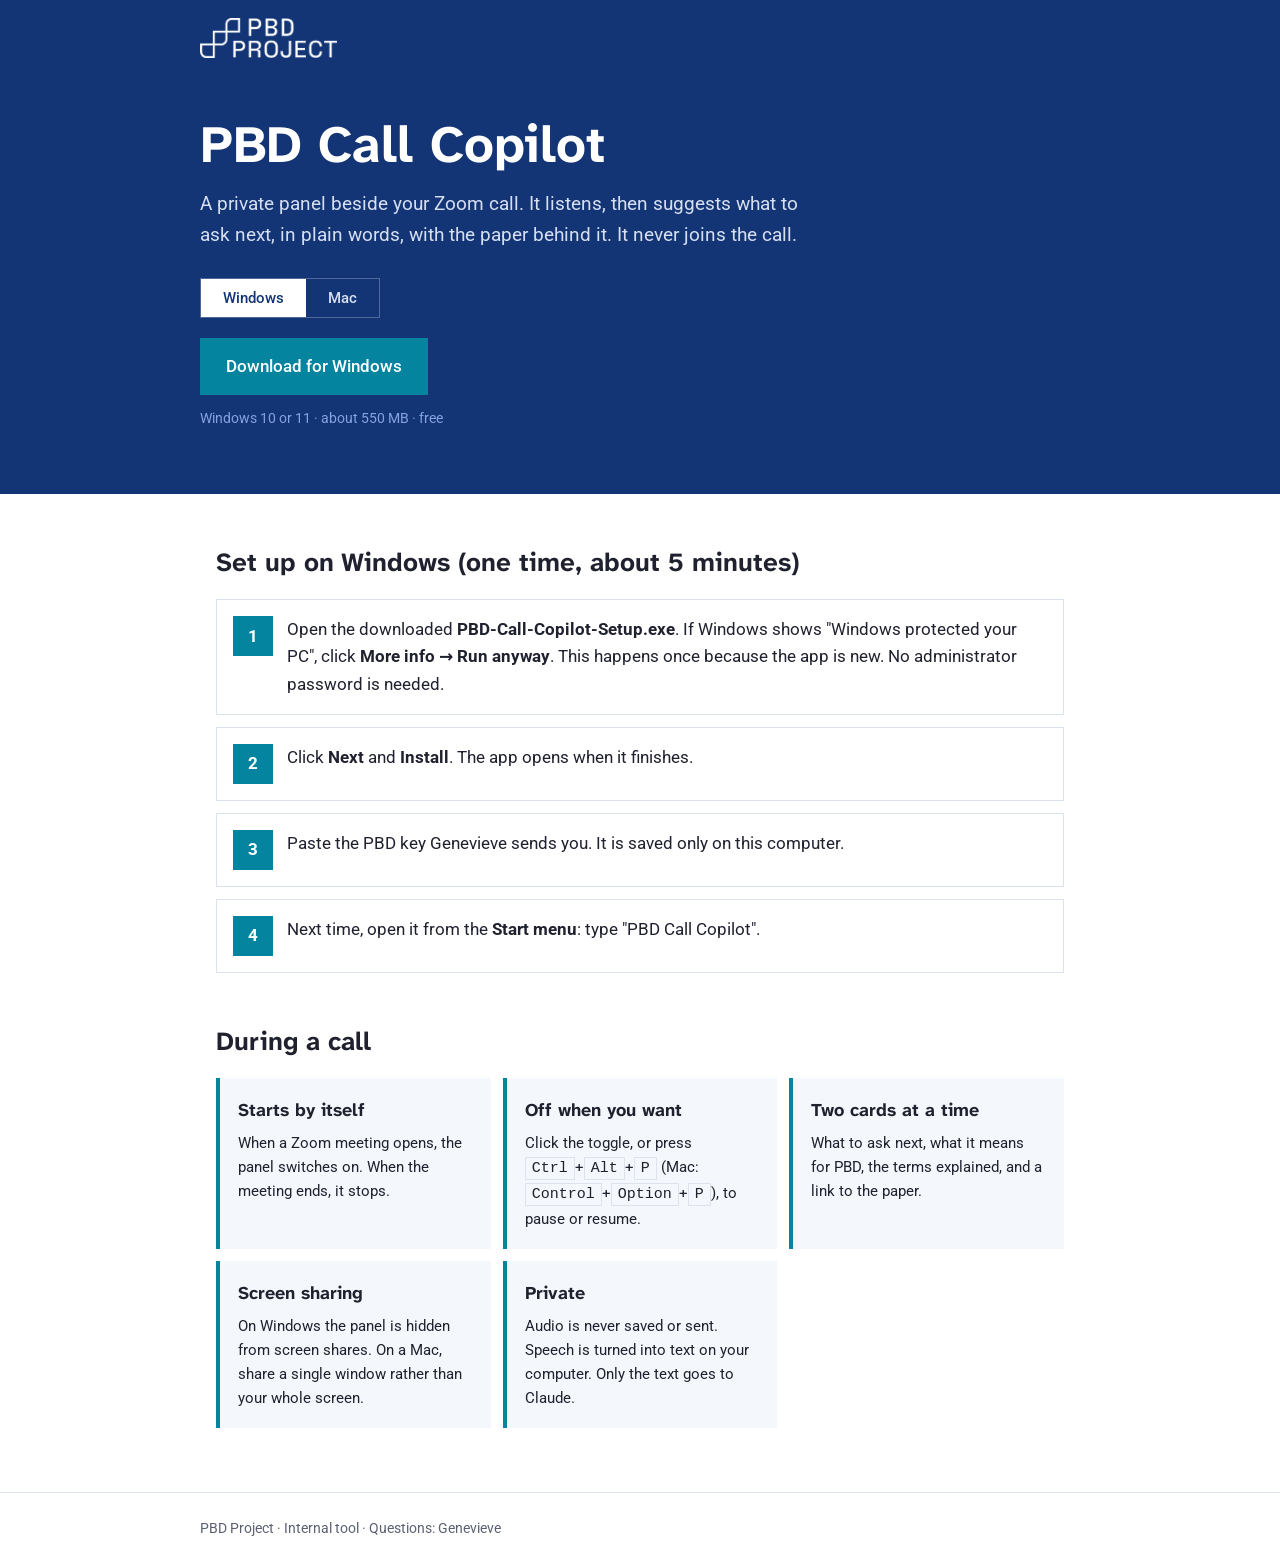
==== docs/index.html @ 66883722 "Download page: Windows installer steps Co-Authored-By: Claude Opus 5.5 <noreply@anthropic.com>" ====
<!doctype html>
<html lang="en">
<head>
<meta charset="utf-8">
<meta name="viewport" content="width=device-width, initial-scale=1">
<title>PBD Call Copilot</title>
<meta name="description" content="Live science suggestions during Zoom calls, for PBD Project.">
<link rel="icon" type="image/svg+xml" href="favicon.svg">
<link rel="preconnect" href="https://fonts.googleapis.com">
<link rel="preconnect" href="https://fonts.gstatic.com" crossorigin>
<link href="https://fonts.googleapis.com/css2?family=Atkinson+Hyperlegible+Next:wght@400;700&family=Roboto:wght@400;500&display=swap" rel="stylesheet">
<style>
  :root {
    --white: #FFFFFF; --black: #1F212F; --teal: #04849E; --blue: #143575;
    --lilac: #86A2DF; --green: #4DB3A7; --line: #DDE3EE; --soft: #F4F7FB;
  }
  * { box-sizing: border-box; }
  body { margin: 0; background: var(--white); color: var(--black);
         font: 400 17px/1.6 Roboto, system-ui, sans-serif; }
  h1, h2, h3 { font-family: "Atkinson Hyperlegible Next", "Atkinson Hyperlegible", sans-serif; margin: 0; }
  header { background: var(--blue); color: var(--white); padding: 18px 16px; }
  header .wrap { display: flex; align-items: center; gap: 10px; font-weight: 500; letter-spacing: .02em; }
  header img { height: 40px; width: auto; display: block; }
  .wrap { max-width: 880px; margin: 0 auto; }
  .hero { background: var(--blue); color: var(--white); padding: 40px 16px 64px; }
  .hero h1 { font-size: clamp(32px, 6vw, 52px); line-height: 1.1; }
  .hero p { max-width: 600px; color: #D6DFF2; font-size: 19px; margin: 16px 0 28px; }
  .btn { display: inline-block; background: var(--teal); color: var(--white); text-decoration: none;
         font-weight: 500; padding: 15px 26px; transition: background .25s ease, transform .25s ease; }
  .btn:hover { background: #036E84; transform: translateY(-1px); }
  .meta { display: block; margin-top: 12px; font-size: 14px; color: var(--lilac); max-width: 640px; }
  .meta strong { color: var(--white); font-weight: 500; }
  .tabs { display: inline-flex; border: 1px solid rgba(255,255,255,.25); margin-bottom: 20px; }
  .tabs button { font: 500 15px Roboto, sans-serif; color: #D6DFF2; background: transparent; border: 0;
                 padding: 10px 22px; cursor: pointer; transition: background .25s ease, color .25s ease; }
  .tabs button[aria-selected="true"] { background: var(--white); color: var(--blue); }
  .tabs button:focus-visible, .btn:focus-visible { outline: 2px solid var(--lilac); outline-offset: 2px; }
  .pane { animation: fade .35s ease both; }
  @keyframes fade { from { opacity: 0; transform: translateY(4px); } to { opacity: 1; transform: none; } }
  .btns { display: flex; flex-wrap: wrap; gap: 10px; }
  .btn.alt { background: transparent; border: 1px solid var(--teal); color: var(--white); }
  .btn.alt:hover { background: rgba(4,132,158,.25); }
  main { padding: 48px 16px 64px; }
  section + section { margin-top: 48px; }
  h2 { font-size: 26px; margin-bottom: 16px; }
  ol.steps { list-style: none; padding: 0; margin: 0; counter-reset: s; display: grid; gap: 12px; }
  ol.steps li { counter-increment: s; display: grid; grid-template-columns: 40px 1fr; gap: 14px;
                border: 1px solid var(--line); padding: 16px; }
  ol.steps li::before { content: counter(s); background: var(--teal); color: var(--white);
                        font-weight: 700; display: grid; place-items: center; height: 40px; }
  code, kbd { font-family: ui-monospace, Consolas, monospace; font-size: 15px; background: var(--soft);
              padding: 2px 6px; border: 1px solid var(--line); }
  .grid { display: grid; grid-template-columns: repeat(auto-fit, minmax(240px, 1fr)); gap: 12px; }
  .card { background: var(--soft); padding: 18px; border-left: 4px solid var(--teal); }
  .card h3 { font-size: 18px; margin-bottom: 6px; }
  .card p { margin: 0; font-size: 15px; }
  footer { border-top: 1px solid var(--line); padding: 24px 16px; font-size: 14px; color: #5B6072; }
  @media (prefers-reduced-motion: reduce) { .btn, .tabs button { transition: none; } .pane { animation: none; } }
</style>
</head>
<body>
<header><div class="wrap"><a href="https://www.pbdproject.org"><img src="pbd-logo-white.png" alt="PBD Project"></a></div></header>

<div class="hero">
  <div class="wrap">
    <h1>PBD Call Copilot</h1>
    <p>A private panel beside your Zoom call. It listens, then suggests what to ask next, in plain words, with the paper behind it. It never joins the call.</p>
    <div class="tabs" role="tablist" aria-label="Choose your computer">
      <button role="tab" id="tab-win" aria-controls="pane-win" aria-selected="true">Windows</button>
      <button role="tab" id="tab-mac" aria-controls="pane-mac" aria-selected="false">Mac</button>
    </div>
    <div class="pane" id="pane-win" role="tabpanel" aria-labelledby="tab-win">
      <a class="btn" href="https://github.com/adminviv/pbd-call-copilot/releases/latest/download/PBD-Call-Copilot-Setup.exe">Download for Windows</a>
      <span class="meta">Windows 10 or 11 · about 550 MB · free</span>
    </div>
    <div class="pane" id="pane-mac" role="tabpanel" aria-labelledby="tab-mac" hidden>
      <div class="btns">
        <a class="btn" href="https://github.com/adminviv/pbd-call-copilot/releases/latest/download/PBD-Call-Copilot-Mac-AppleSilicon.zip">Mac with Apple chip (M1–M4)</a>
        <a class="btn alt" href="https://github.com/adminviv/pbd-call-copilot/releases/latest/download/PBD-Call-Copilot-Mac-Intel.zip">Mac with Intel chip</a>
      </div>
      <span class="meta">macOS 13 Ventura or newer · about 550 MB · free · Not sure which Mac? Apple menu (top left) → <strong>About This Mac</strong>: it says "Chip: Apple M…" or "Processor: Intel".</span>
    </div>
  </div>
</div>

<main class="wrap">
  <section class="pane-win">
    <h2>Set up on Windows (one time, about 5 minutes)</h2>
    <ol class="steps">
      <li><div>Open the downloaded <strong>PBD-Call-Copilot-Setup.exe</strong>. If Windows shows "Windows protected your PC", click <strong>More info → Run anyway</strong>. This happens once because the app is new. No administrator password is needed.</div></li>
      <li><div>Click <strong>Next</strong> and <strong>Install</strong>. The app opens when it finishes.</div></li>
      <li><div>Paste the PBD key Genevieve sends you. It is saved only on this computer.</div></li>
      <li><div>Next time, open it from the <strong>Start menu</strong>: type "PBD Call Copilot".</div></li>
    </ol>
  </section>

  <section class="pane-mac" hidden>
    <h2>Set up on Mac (one time, about 5 minutes)</h2>
    <ol class="steps">
      <li><div>Double-click the downloaded zip, then drag <strong>PBD Call Copilot</strong> into your <strong>Applications</strong> folder.</div></li>
      <li><div>Open it. macOS will say it can't check the app for malicious software: click <strong>Done</strong>, then open <strong>System Settings → Privacy &amp; Security</strong>, scroll down, click <strong>Open Anyway</strong>, and confirm. This happens once because the app is new.</div></li>
      <li><div>Paste the PBD key Genevieve sends you. It is saved only on this computer.</div></li>
      <li><div>Allow the <strong>microphone</strong> when asked. Then, in <strong>System Settings → Privacy &amp; Security → Screen &amp; System Audio Recording</strong>, turn on <strong>PBD Call Copilot</strong> and choose <strong>Quit &amp; Reopen</strong>. This lets it hear the other people on the call; nothing is recorded or saved.</div></li>
      <li><div>Right-click its icon in the Dock and choose <strong>Options → Keep in Dock</strong>.</div></li>
    </ol>
  </section>

  <section>
    <h2>During a call</h2>
    <div class="grid">
      <div class="card"><h3>Starts by itself</h3><p>When a Zoom meeting opens, the panel switches on. When the meeting ends, it stops.</p></div>
      <div class="card"><h3>Off when you want</h3><p>Click the toggle, or press <kbd>Ctrl</kbd>+<kbd>Alt</kbd>+<kbd>P</kbd> (Mac: <kbd>Control</kbd>+<kbd>Option</kbd>+<kbd>P</kbd>), to pause or resume.</p></div>
      <div class="card"><h3>Two cards at a time</h3><p>What to ask next, what it means for PBD, the terms explained, and a link to the paper.</p></div>
      <div class="card"><h3>Screen sharing</h3><p>On Windows the panel is hidden from screen shares. On a Mac, share a single window rather than your whole screen.</p></div>
      <div class="card"><h3>Private</h3><p>Audio is never saved or sent. Speech is turned into text on your computer. Only the text goes to Claude.</p></div>
    </div>
  </section>
</main>

<script>
  // Show the visitor's own computer first; either tab can still be picked.
  function show(os) {
    for (const k of ["win", "mac"]) {
      const on = k === os;
      document.getElementById("tab-" + k).setAttribute("aria-selected", String(on));
      document.getElementById("pane-" + k).hidden = !on;
      document.querySelector(".pane-" + k).hidden = !on;
    }
    try { localStorage.setItem("os", os); } catch (e) {}
  }
  document.getElementById("tab-win").onclick = () => show("win");
  document.getElementById("tab-mac").onclick = () => show("mac");
  let saved = null;
  try { saved = localStorage.getItem("os"); } catch (e) {}
  show(saved || (/Mac/.test(navigator.platform || navigator.userAgent) ? "mac" : "win"));
</script>

<footer><div class="wrap">PBD Project · Internal tool · Questions: Genevieve</div></footer>
</body>
</html>
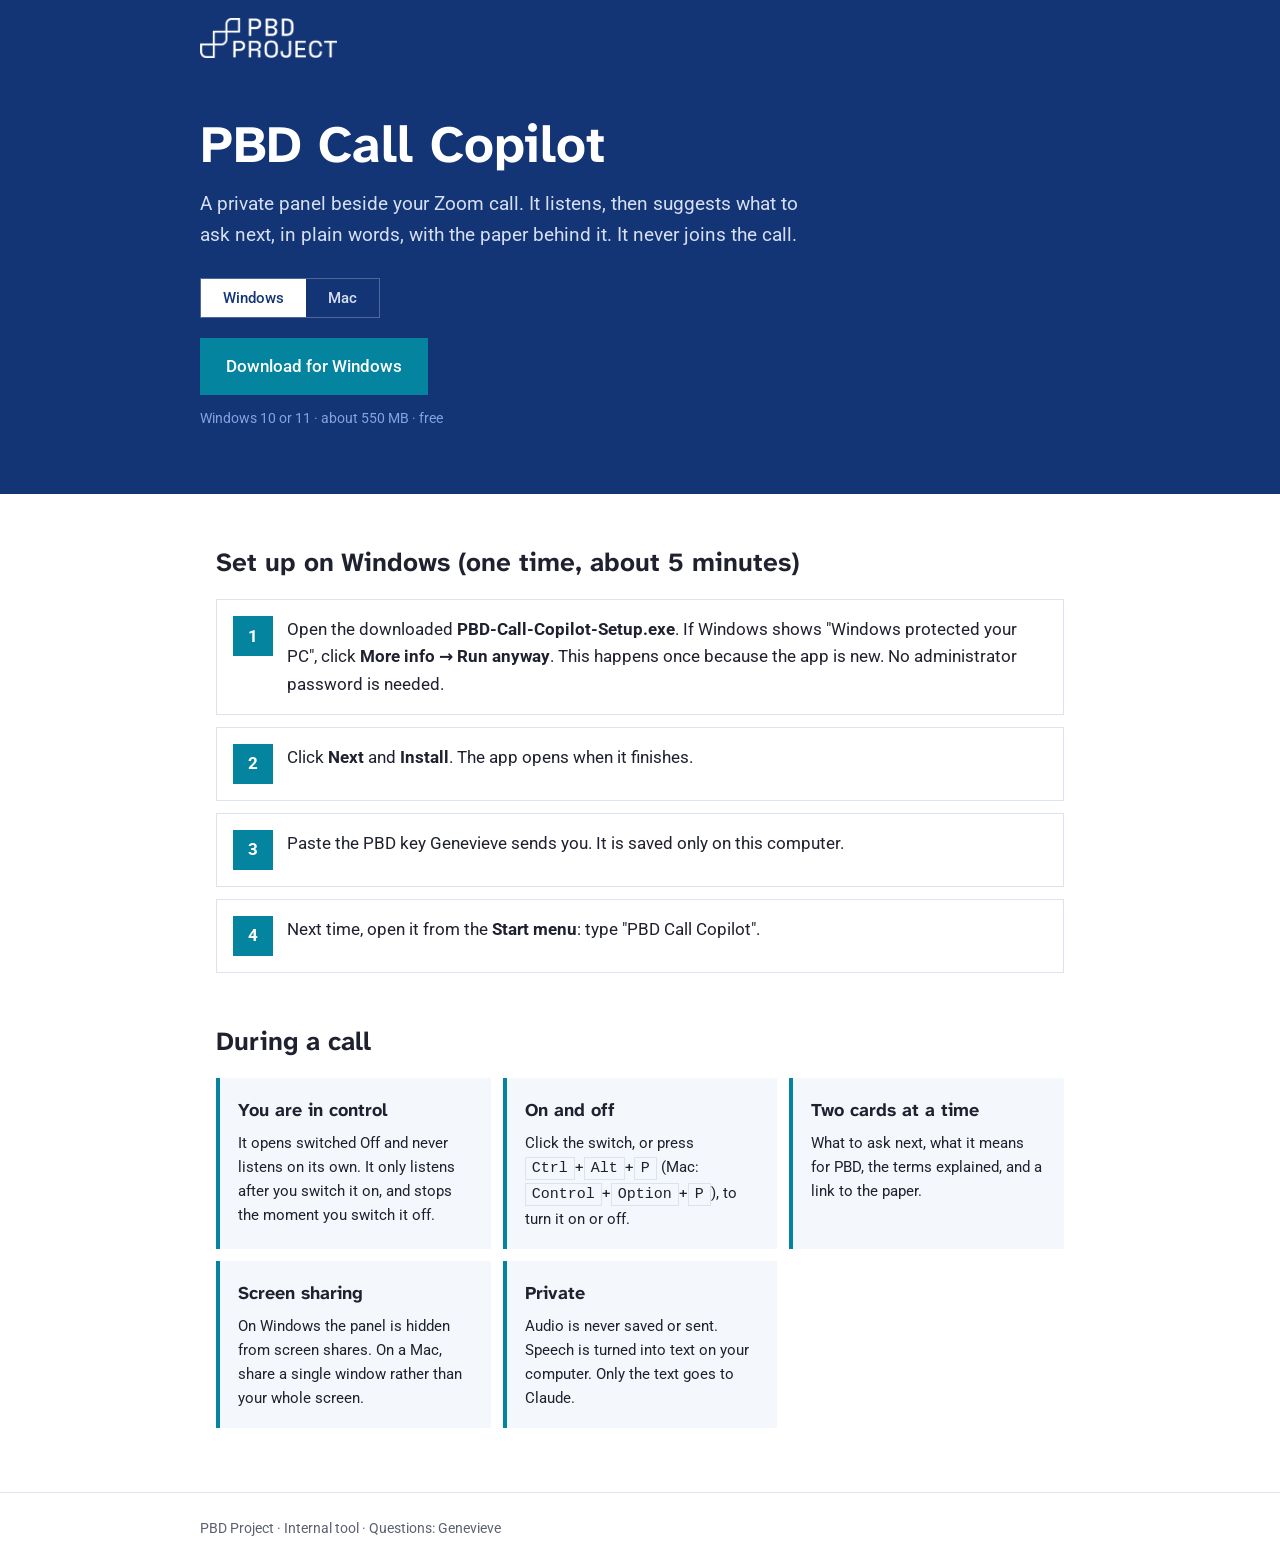
==== commit 5dbde054: "Manual control only: remove Zoom auto-start; off always stops listening - No auto-start: the app ope" ====
--- a/docs/index.html
+++ b/docs/index.html
@@ -108,8 +108,8 @@
   <section>
     <h2>During a call</h2>
     <div class="grid">
-      <div class="card"><h3>Starts by itself</h3><p>When a Zoom meeting opens, the panel switches on. When the meeting ends, it stops.</p></div>
-      <div class="card"><h3>Off when you want</h3><p>Click the toggle, or press <kbd>Ctrl</kbd>+<kbd>Alt</kbd>+<kbd>P</kbd> (Mac: <kbd>Control</kbd>+<kbd>Option</kbd>+<kbd>P</kbd>), to pause or resume.</p></div>
+      <div class="card"><h3>You are in control</h3><p>It opens switched Off and never listens on its own. It only listens after you switch it on, and stops the moment you switch it off.</p></div>
+      <div class="card"><h3>On and off</h3><p>Click the switch, or press <kbd>Ctrl</kbd>+<kbd>Alt</kbd>+<kbd>P</kbd> (Mac: <kbd>Control</kbd>+<kbd>Option</kbd>+<kbd>P</kbd>), to turn it on or off.</p></div>
       <div class="card"><h3>Two cards at a time</h3><p>What to ask next, what it means for PBD, the terms explained, and a link to the paper.</p></div>
       <div class="card"><h3>Screen sharing</h3><p>On Windows the panel is hidden from screen shares. On a Mac, share a single window rather than your whole screen.</p></div>
       <div class="card"><h3>Private</h3><p>Audio is never saved or sent. Speech is turned into text on your computer. Only the text goes to Claude.</p></div>
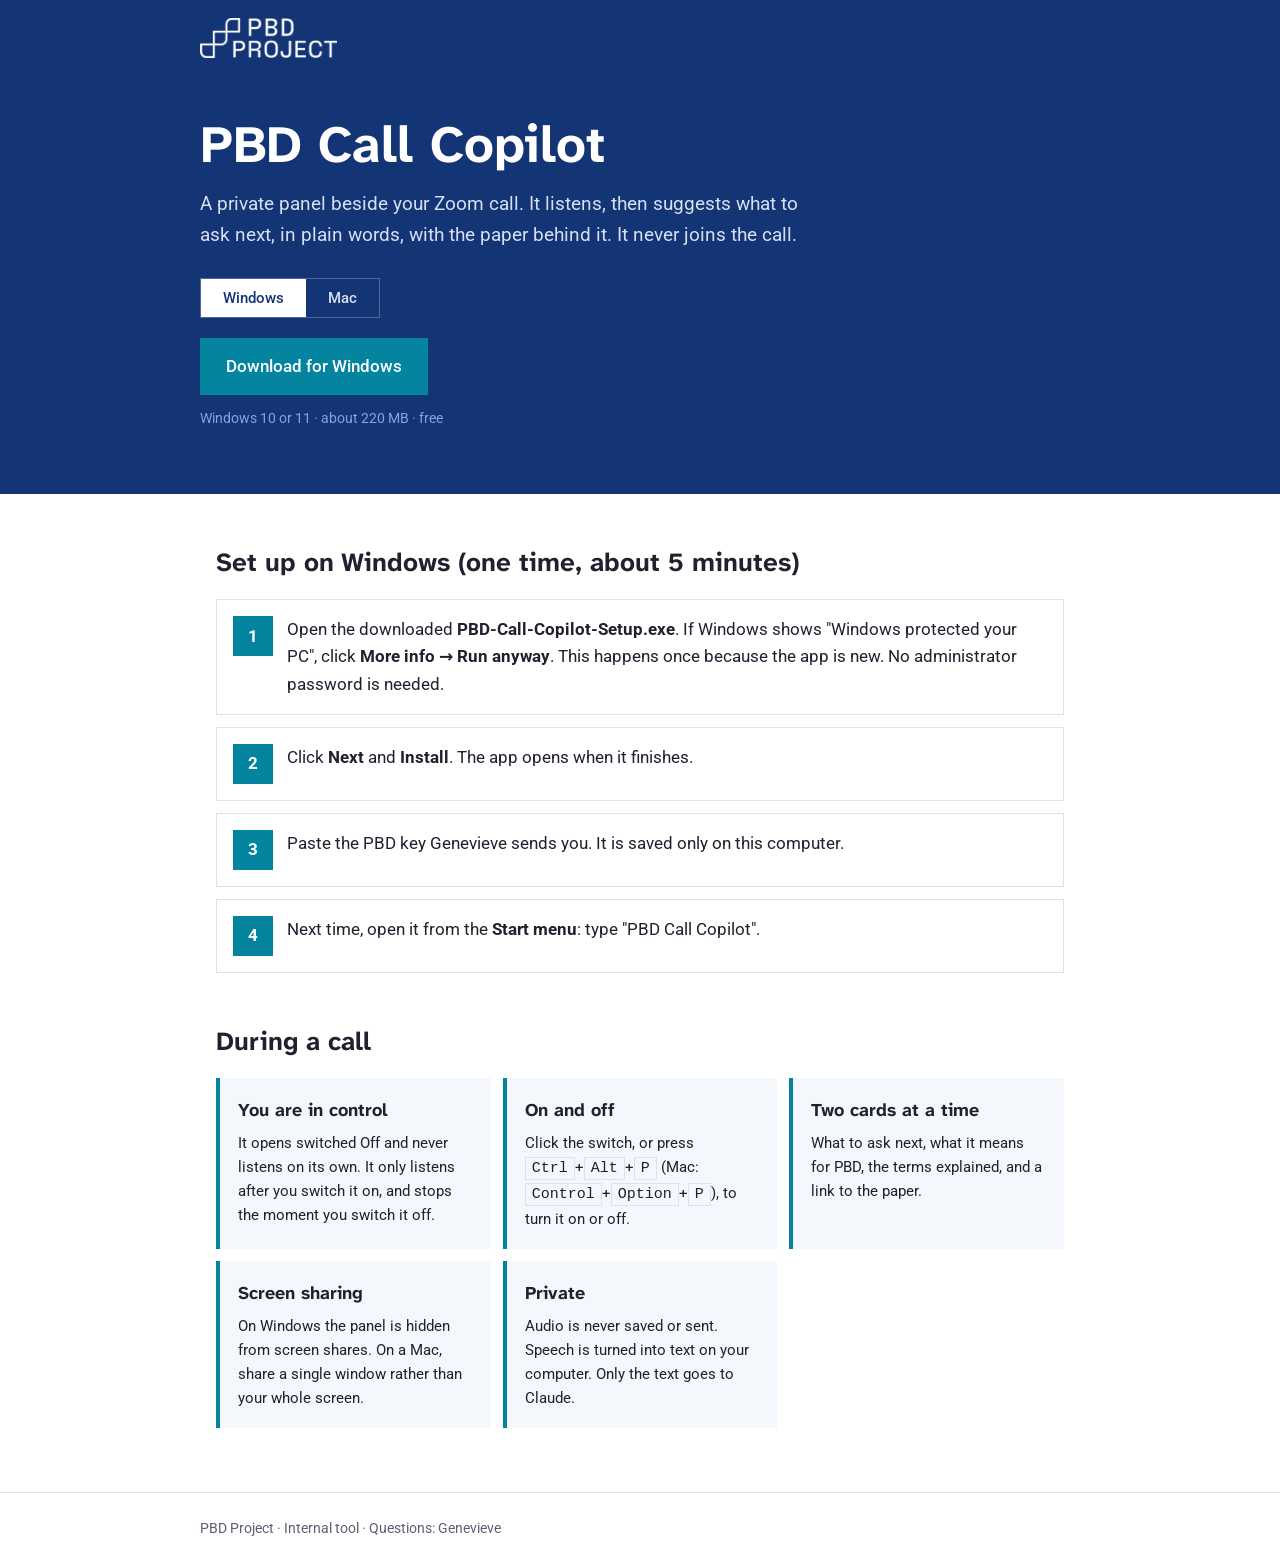
==== commit 64b71662: "Download page: update sizes Co-Authored-By: Claude Opus 5.5 <noreply@anthropic.com>" ====
--- a/docs/index.html
+++ b/docs/index.html
@@ -71,14 +71,14 @@
     </div>
     <div class="pane" id="pane-win" role="tabpanel" aria-labelledby="tab-win">
       <a class="btn" href="https://github.com/adminviv/pbd-call-copilot/releases/latest/download/PBD-Call-Copilot-Setup.exe">Download for Windows</a>
-      <span class="meta">Windows 10 or 11 · about 550 MB · free</span>
+      <span class="meta">Windows 10 or 11 · about 220 MB · free</span>
     </div>
     <div class="pane" id="pane-mac" role="tabpanel" aria-labelledby="tab-mac" hidden>
       <div class="btns">
         <a class="btn" href="https://github.com/adminviv/pbd-call-copilot/releases/latest/download/PBD-Call-Copilot-Mac-AppleSilicon.zip">Mac with Apple chip (M1–M4)</a>
         <a class="btn alt" href="https://github.com/adminviv/pbd-call-copilot/releases/latest/download/PBD-Call-Copilot-Mac-Intel.zip">Mac with Intel chip</a>
       </div>
-      <span class="meta">macOS 13 Ventura or newer · about 550 MB · free · Not sure which Mac? Apple menu (top left) → <strong>About This Mac</strong>: it says "Chip: Apple M…" or "Processor: Intel".</span>
+      <span class="meta">macOS 13 Ventura or newer · about 220 MB · free · Not sure which Mac? Apple menu (top left) → <strong>About This Mac</strong>: it says "Chip: Apple M…" or "Processor: Intel".</span>
     </div>
   </div>
 </div>
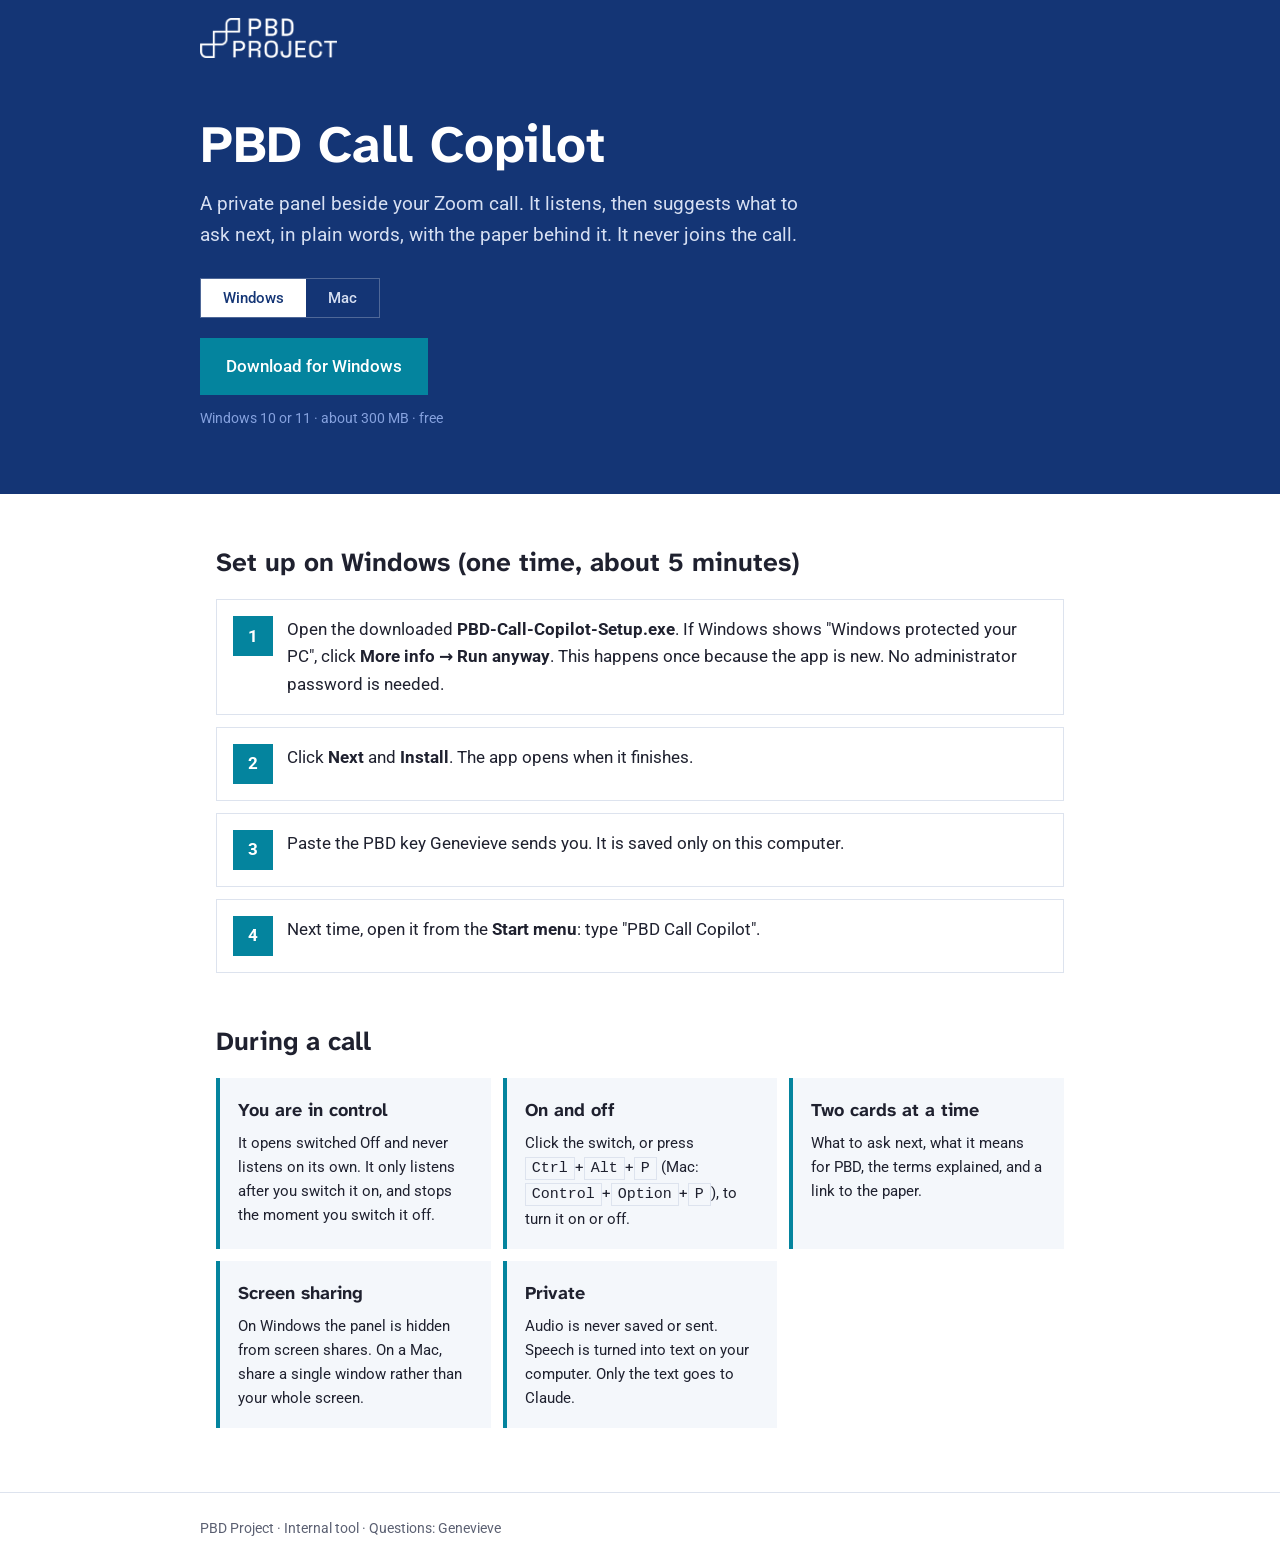
==== commit 4dfc16b8: "Download page: update sizes Co-Authored-By: Claude Opus 5.5 <noreply@anthropic.com>" ====
--- a/docs/index.html
+++ b/docs/index.html
@@ -71,14 +71,14 @@
     </div>
     <div class="pane" id="pane-win" role="tabpanel" aria-labelledby="tab-win">
       <a class="btn" href="https://github.com/adminviv/pbd-call-copilot/releases/latest/download/PBD-Call-Copilot-Setup.exe">Download for Windows</a>
-      <span class="meta">Windows 10 or 11 · about 220 MB · free</span>
+      <span class="meta">Windows 10 or 11 · about 300 MB · free</span>
     </div>
     <div class="pane" id="pane-mac" role="tabpanel" aria-labelledby="tab-mac" hidden>
       <div class="btns">
         <a class="btn" href="https://github.com/adminviv/pbd-call-copilot/releases/latest/download/PBD-Call-Copilot-Mac-AppleSilicon.zip">Mac with Apple chip (M1–M4)</a>
         <a class="btn alt" href="https://github.com/adminviv/pbd-call-copilot/releases/latest/download/PBD-Call-Copilot-Mac-Intel.zip">Mac with Intel chip</a>
       </div>
-      <span class="meta">macOS 13 Ventura or newer · about 220 MB · free · Not sure which Mac? Apple menu (top left) → <strong>About This Mac</strong>: it says "Chip: Apple M…" or "Processor: Intel".</span>
+      <span class="meta">macOS 13 Ventura or newer · about 300 MB · free · Not sure which Mac? Apple menu (top left) → <strong>About This Mac</strong>: it says "Chip: Apple M…" or "Processor: Intel".</span>
     </div>
   </div>
 </div>
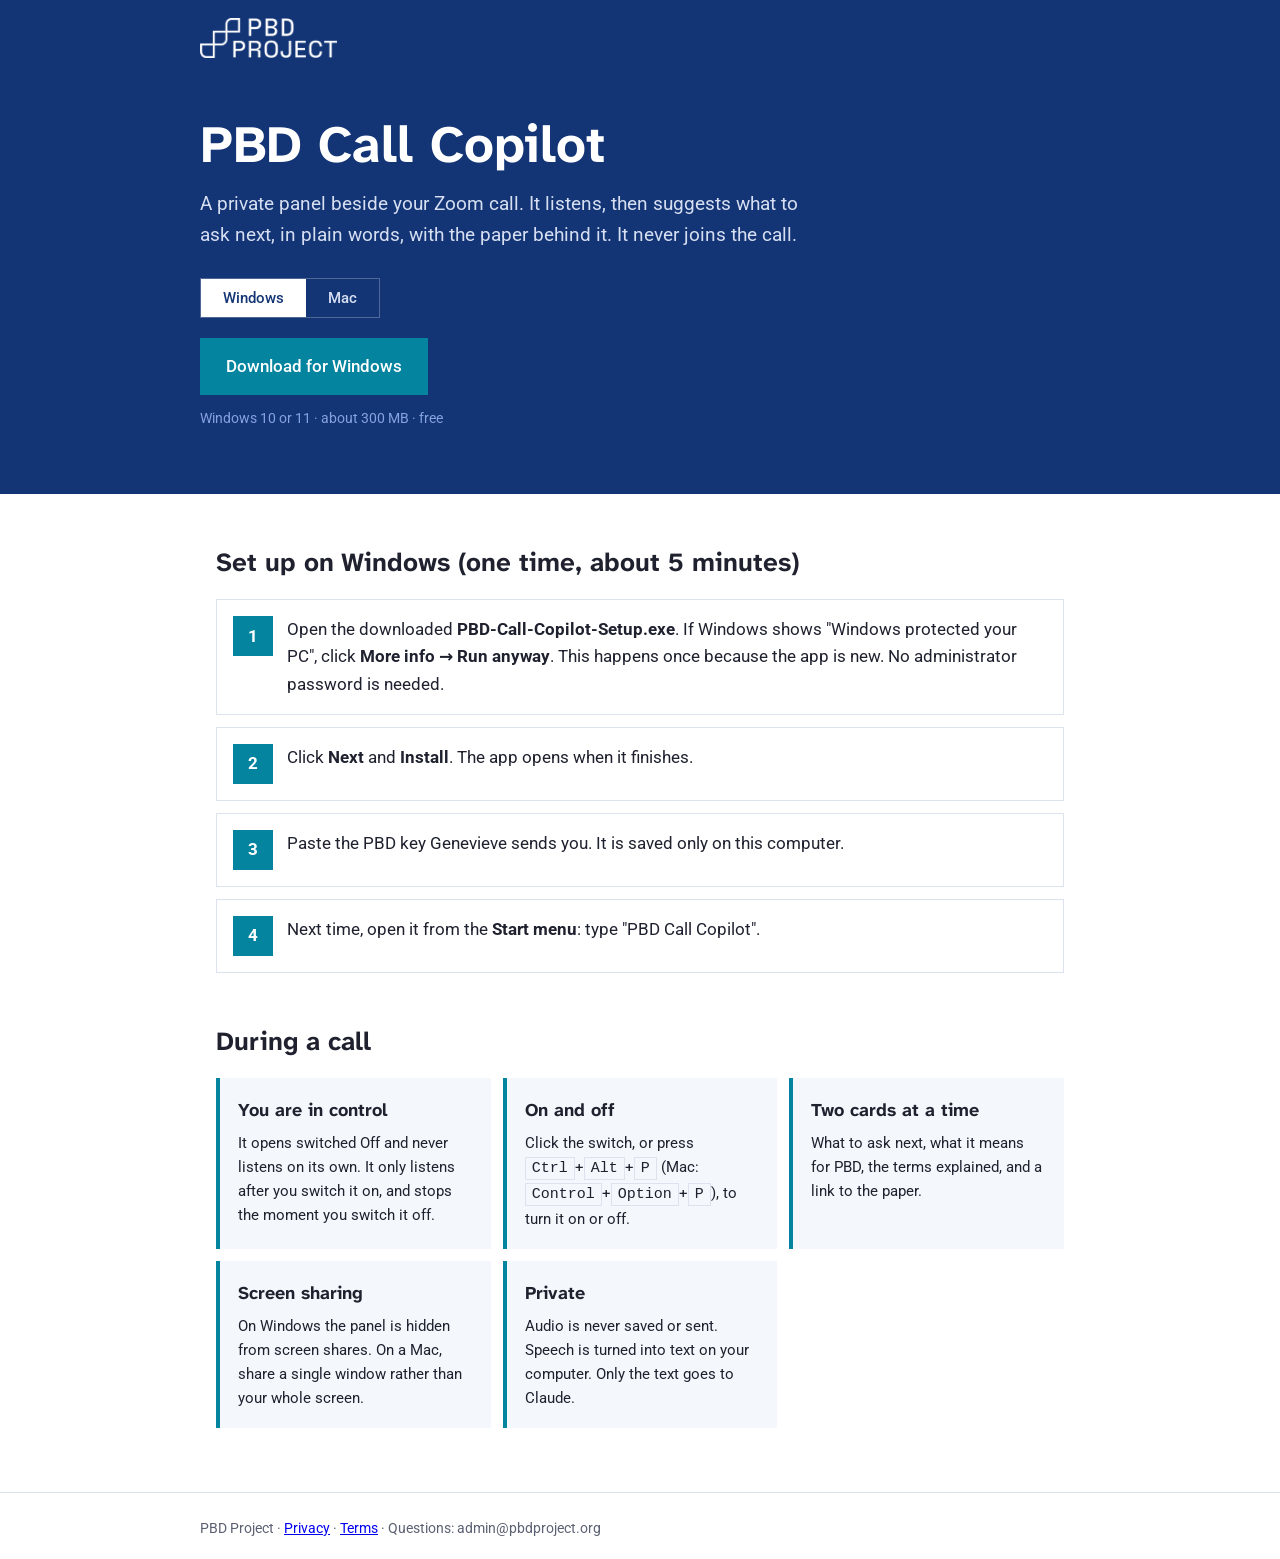
==== commit 646d6a84: "Add privacy policy and terms of service pages (for Google sign-in branding) Co-Authored-By: Claude O" ====
--- a/docs/index.html
+++ b/docs/index.html
@@ -135,6 +135,6 @@
   show(saved || (/Mac/.test(navigator.platform || navigator.userAgent) ? "mac" : "win"));
 </script>
 
-<footer><div class="wrap">PBD Project · Internal tool · Questions: Genevieve</div></footer>
+<footer><div class="wrap">PBD Project · <a href="privacy.html">Privacy</a> · <a href="terms.html">Terms</a> · Questions: admin@pbdproject.org</div></footer>
 </body>
 </html>
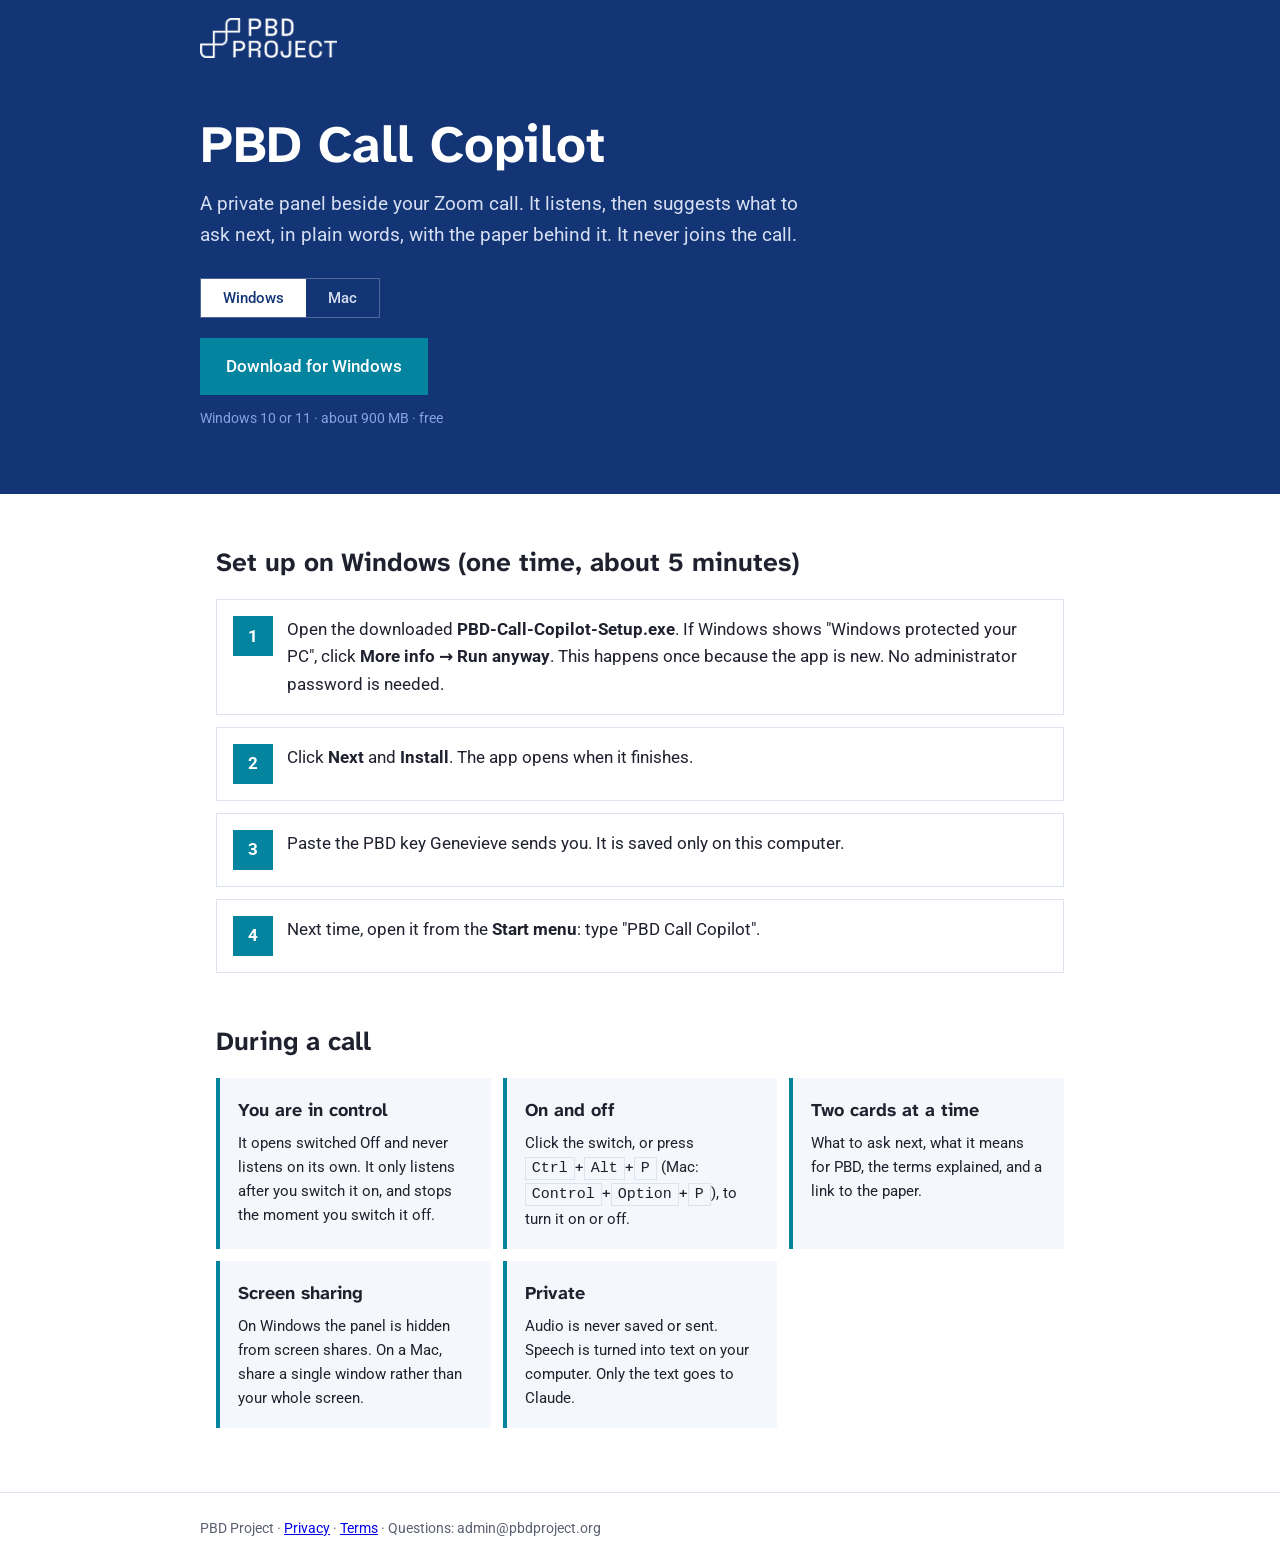
==== commit 9a01fd92: "Transcription: Parakeet speech model on the user's computer, with science-word corrections On 19 min" ====
--- a/docs/index.html
+++ b/docs/index.html
@@ -71,14 +71,14 @@
     </div>
     <div class="pane" id="pane-win" role="tabpanel" aria-labelledby="tab-win">
       <a class="btn" href="https://github.com/adminviv/pbd-call-copilot/releases/latest/download/PBD-Call-Copilot-Setup.exe">Download for Windows</a>
-      <span class="meta">Windows 10 or 11 · about 300 MB · free</span>
+      <span class="meta">Windows 10 or 11 · about 900 MB · free</span>
     </div>
     <div class="pane" id="pane-mac" role="tabpanel" aria-labelledby="tab-mac" hidden>
       <div class="btns">
         <a class="btn" href="https://github.com/adminviv/pbd-call-copilot/releases/latest/download/PBD-Call-Copilot-Mac-AppleSilicon.zip">Mac with Apple chip (M1–M4)</a>
         <a class="btn alt" href="https://github.com/adminviv/pbd-call-copilot/releases/latest/download/PBD-Call-Copilot-Mac-Intel.zip">Mac with Intel chip</a>
       </div>
-      <span class="meta">macOS 13 Ventura or newer · about 300 MB · free · Not sure which Mac? Apple menu (top left) → <strong>About This Mac</strong>: it says "Chip: Apple M…" or "Processor: Intel".</span>
+      <span class="meta">macOS 13 Ventura or newer · about 900 MB · free · Not sure which Mac? Apple menu (top left) → <strong>About This Mac</strong>: it says "Chip: Apple M…" or "Processor: Intel".</span>
     </div>
   </div>
 </div>
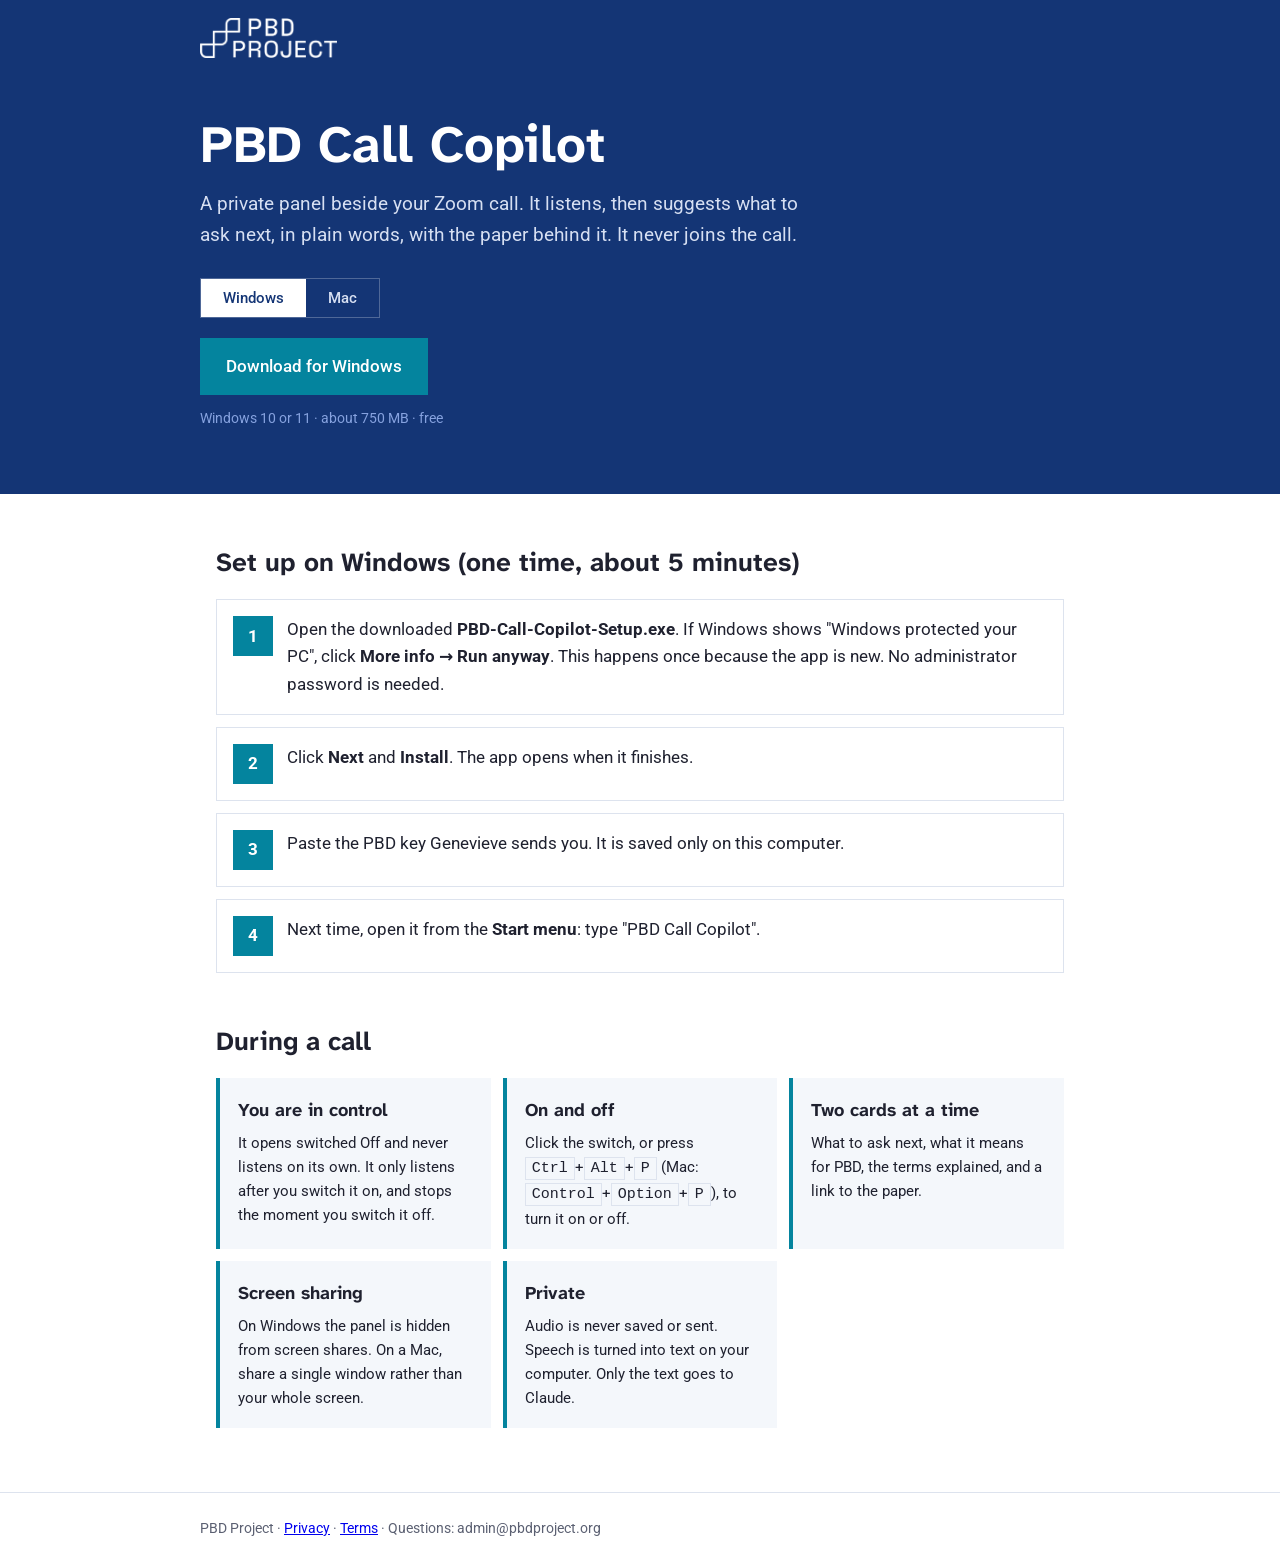
==== commit 9e5041a5: "Update button in the app; version shown as just 'v1' - On start (and every 6 h) the app checks the l" ====
--- a/docs/index.html
+++ b/docs/index.html
@@ -71,14 +71,14 @@
     </div>
     <div class="pane" id="pane-win" role="tabpanel" aria-labelledby="tab-win">
       <a class="btn" href="https://github.com/adminviv/pbd-call-copilot/releases/latest/download/PBD-Call-Copilot-Setup.exe">Download for Windows</a>
-      <span class="meta">Windows 10 or 11 · about 900 MB · free</span>
+      <span class="meta">Windows 10 or 11 · about 750 MB · free</span>
     </div>
     <div class="pane" id="pane-mac" role="tabpanel" aria-labelledby="tab-mac" hidden>
       <div class="btns">
         <a class="btn" href="https://github.com/adminviv/pbd-call-copilot/releases/latest/download/PBD-Call-Copilot-Mac-AppleSilicon.zip">Mac with Apple chip (M1–M4)</a>
         <a class="btn alt" href="https://github.com/adminviv/pbd-call-copilot/releases/latest/download/PBD-Call-Copilot-Mac-Intel.zip">Mac with Intel chip</a>
       </div>
-      <span class="meta">macOS 13 Ventura or newer · about 900 MB · free · Not sure which Mac? Apple menu (top left) → <strong>About This Mac</strong>: it says "Chip: Apple M…" or "Processor: Intel".</span>
+      <span class="meta">macOS 13 Ventura or newer · about 750 MB · free · Not sure which Mac? Apple menu (top left) → <strong>About This Mac</strong>: it says "Chip: Apple M…" or "Processor: Intel".</span>
     </div>
   </div>
 </div>
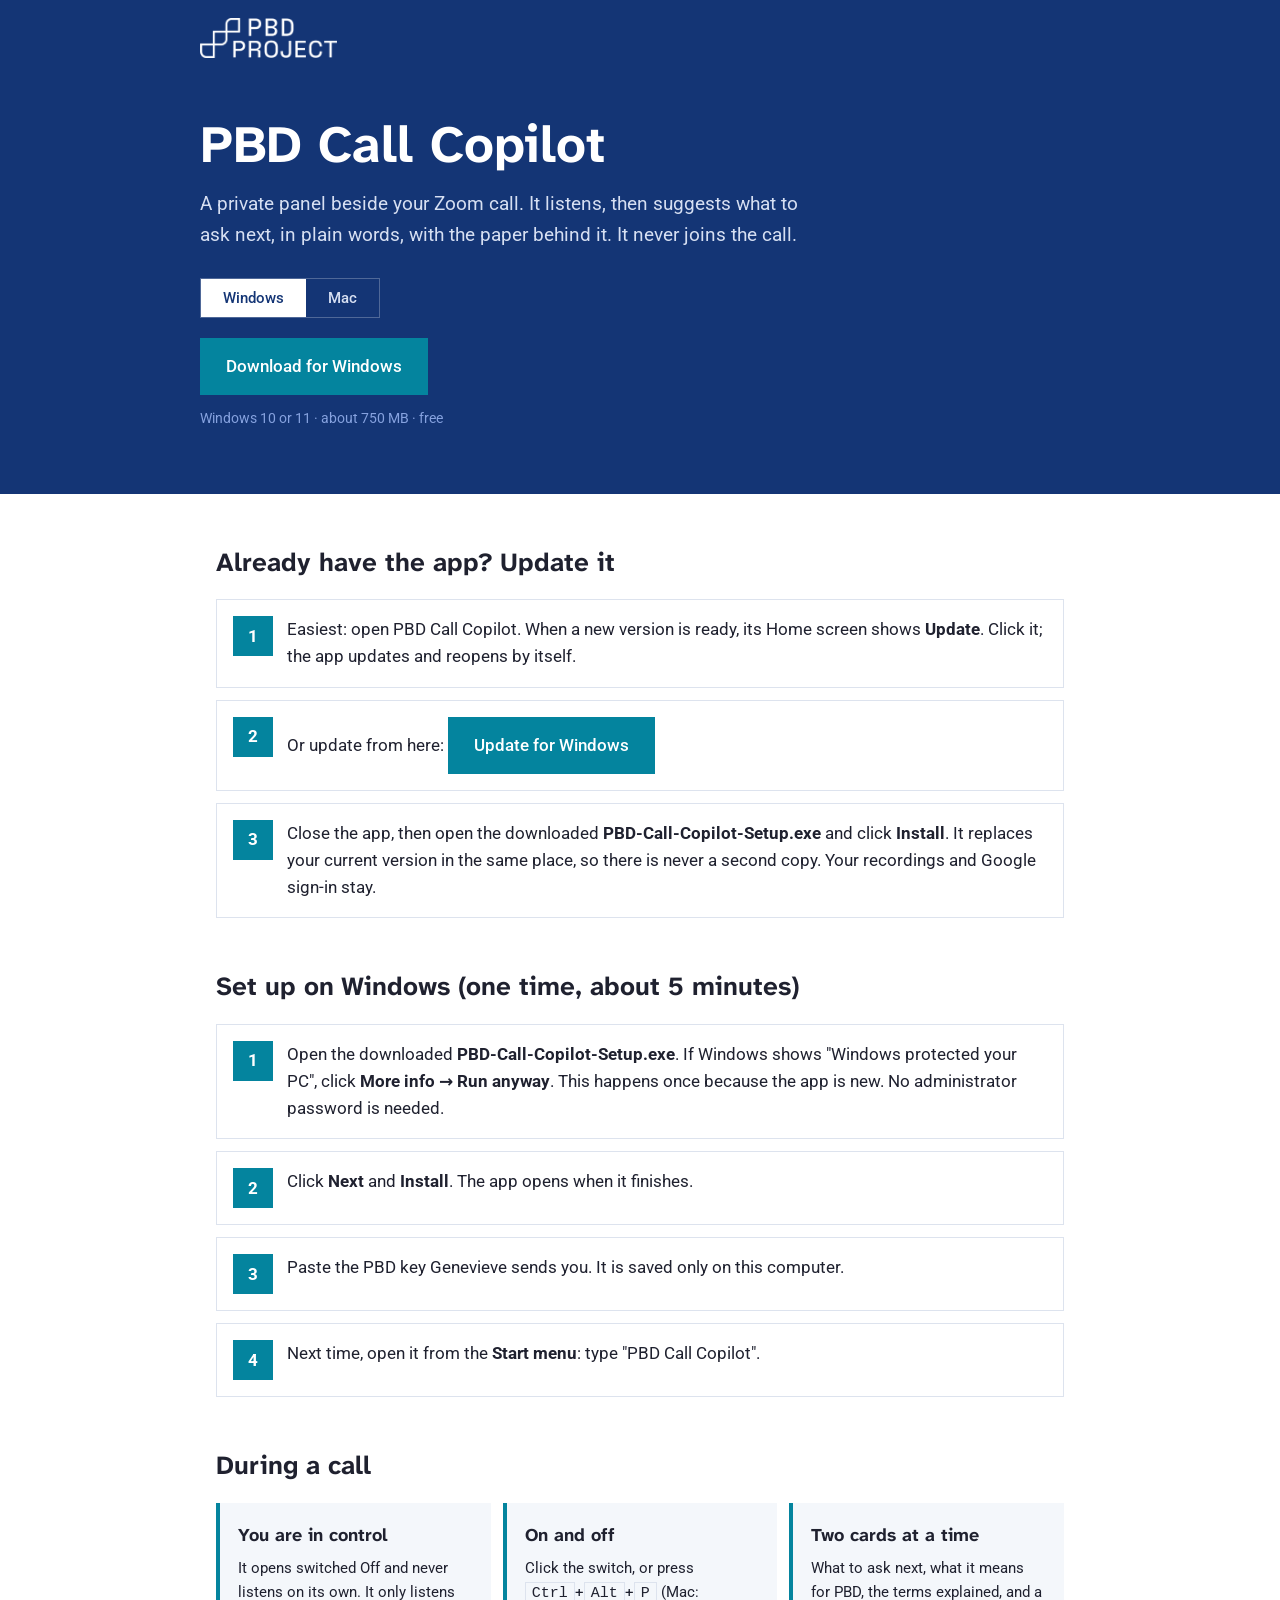
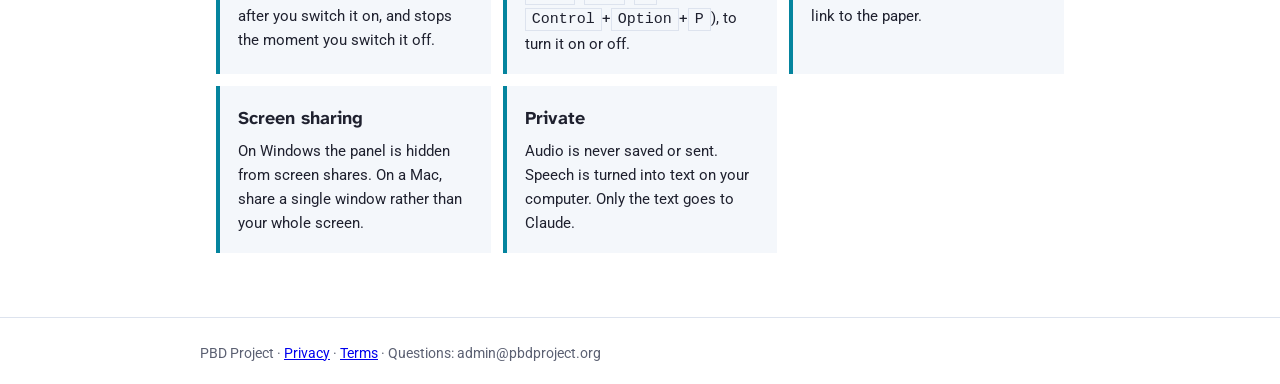
==== commit a2381a94: "Download page: 'Already have the app? Update it' section for Windows and Mac Co-Authored-By: Claude " ====
--- a/docs/index.html
+++ b/docs/index.html
@@ -84,6 +84,24 @@
 </div>
 
 <main class="wrap">
+  <section class="pane-win" id="update">
+    <h2>Already have the app? Update it</h2>
+    <ol class="steps">
+      <li><div>Easiest: open PBD Call Copilot. When a new version is ready, its Home screen shows <strong>Update</strong>. Click it; the app updates and reopens by itself.</div></li>
+      <li><div>Or update from here: <a class="btn" href="https://github.com/adminviv/pbd-call-copilot/releases/latest/download/PBD-Call-Copilot-Setup.exe">Update for Windows</a></div></li>
+      <li><div>Close the app, then open the downloaded <strong>PBD-Call-Copilot-Setup.exe</strong> and click <strong>Install</strong>. It replaces your current version in the same place, so there is never a second copy. Your recordings and Google sign-in stay.</div></li>
+    </ol>
+  </section>
+
+  <section class="pane-mac" id="update-mac" hidden>
+    <h2>Already have the app? Update it</h2>
+    <ol class="steps">
+      <li><div>Easiest: open PBD Call Copilot. When a new version is ready, its Home screen shows <strong>Update</strong>. Click it; the app updates and reopens by itself.</div></li>
+      <li><div>Or update from here: <a class="btn" href="https://github.com/adminviv/pbd-call-copilot/releases/latest/download/PBD-Call-Copilot-Mac-AppleSilicon.zip">Update for Apple chip</a> <a class="btn" href="https://github.com/adminviv/pbd-call-copilot/releases/latest/download/PBD-Call-Copilot-Mac-Intel.zip">Update for Intel chip</a></div></li>
+      <li><div>Quit the app, double-click the downloaded zip, and drag <strong>PBD Call Copilot</strong> into <strong>Applications</strong>. When asked, choose <strong>Replace</strong>, so there is never a second copy. Your recordings and Google sign-in stay.</div></li>
+    </ol>
+  </section>
+
   <section class="pane-win">
     <h2>Set up on Windows (one time, about 5 minutes)</h2>
     <ol class="steps">
@@ -124,7 +142,7 @@
       const on = k === os;
       document.getElementById("tab-" + k).setAttribute("aria-selected", String(on));
       document.getElementById("pane-" + k).hidden = !on;
-      document.querySelector(".pane-" + k).hidden = !on;
+      document.querySelectorAll(".pane-" + k).forEach(s => s.hidden = !on);
     }
     try { localStorage.setItem("os", os); } catch (e) {}
   }
